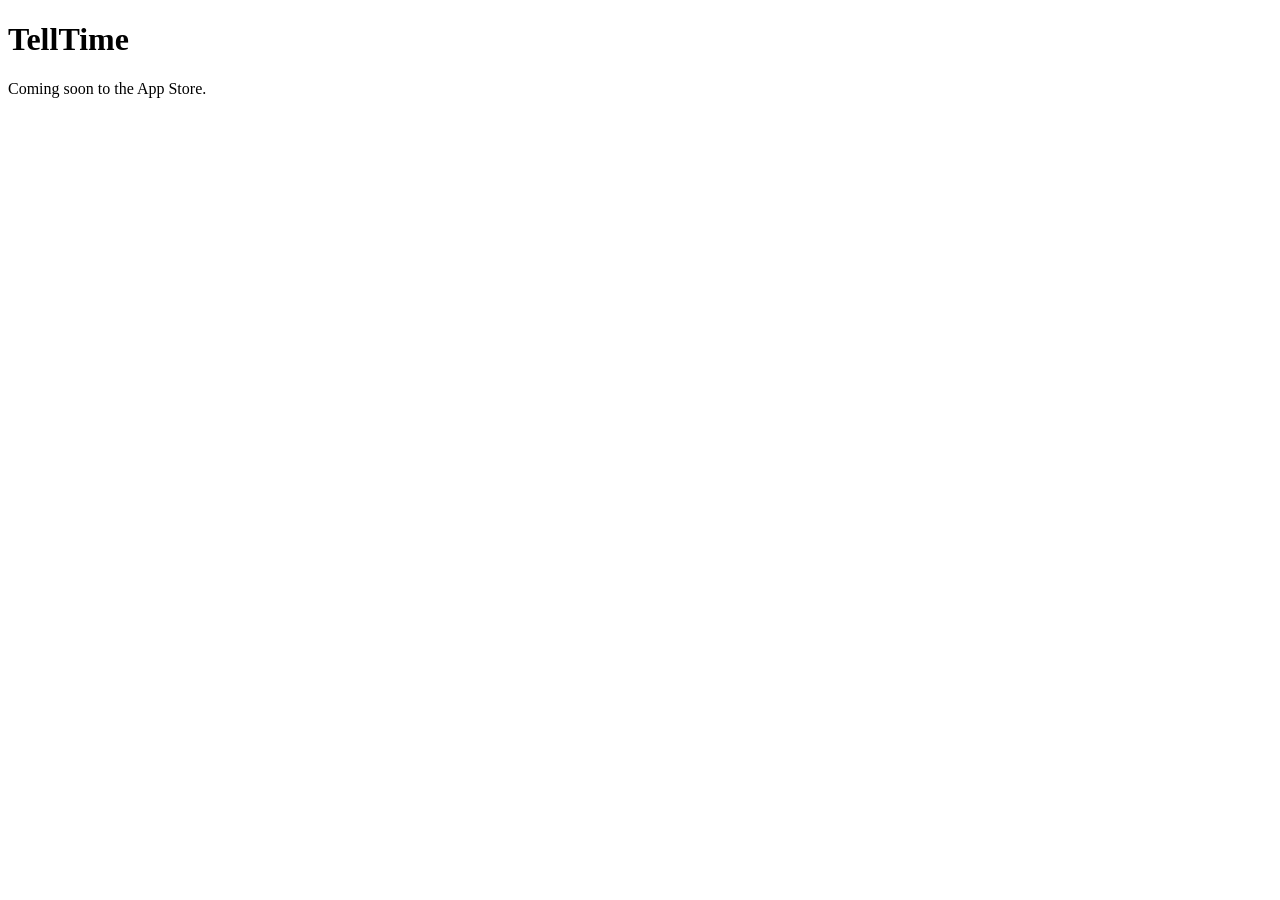
==== index.html @ 973454df "Create index.html" ====
<!DOCTYPE html>
<html lang="en">
<head>
    <meta charset="UTF-8">
    <meta name="viewport" content="width=device-width, initial-scale=1.0">
    <title>TellTime</title>
</head>

<body>

<h1>TellTime</h1>

<p>Coming soon to the App Store.</p>

</body>
</html>
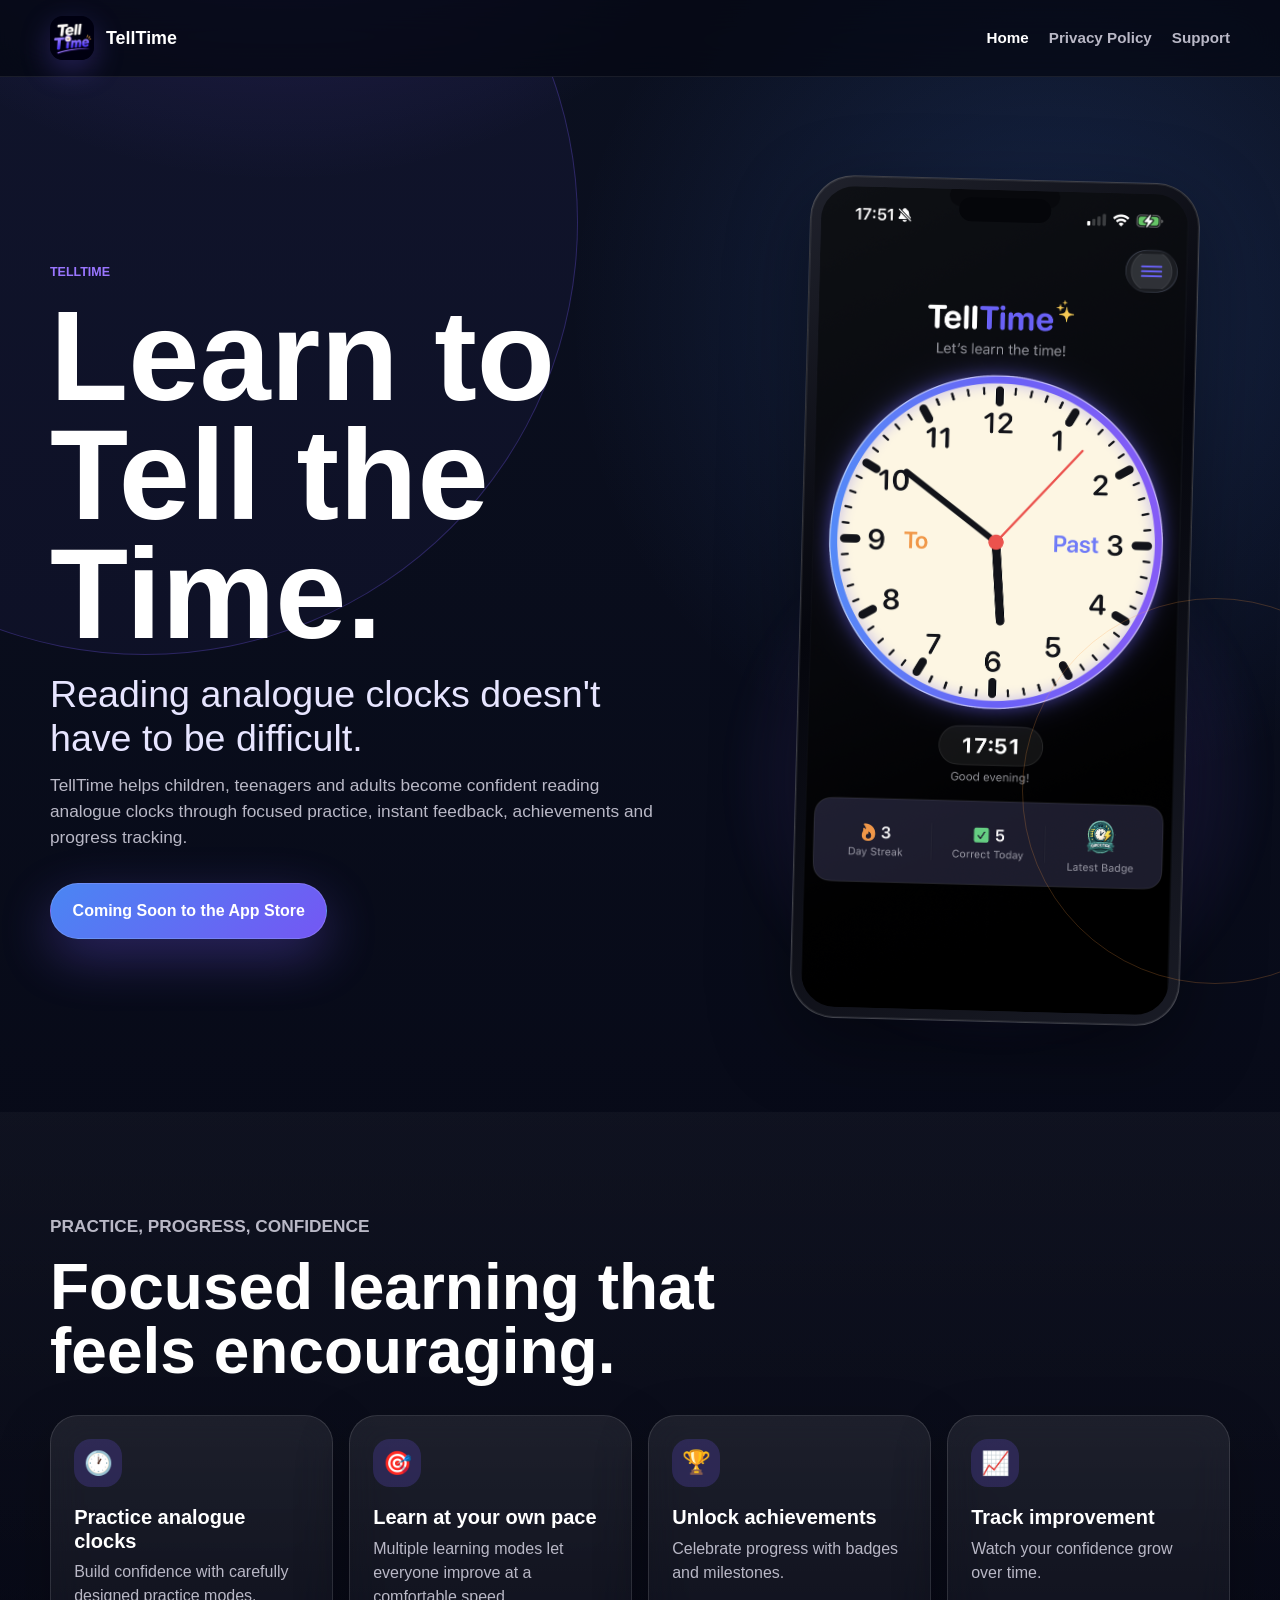
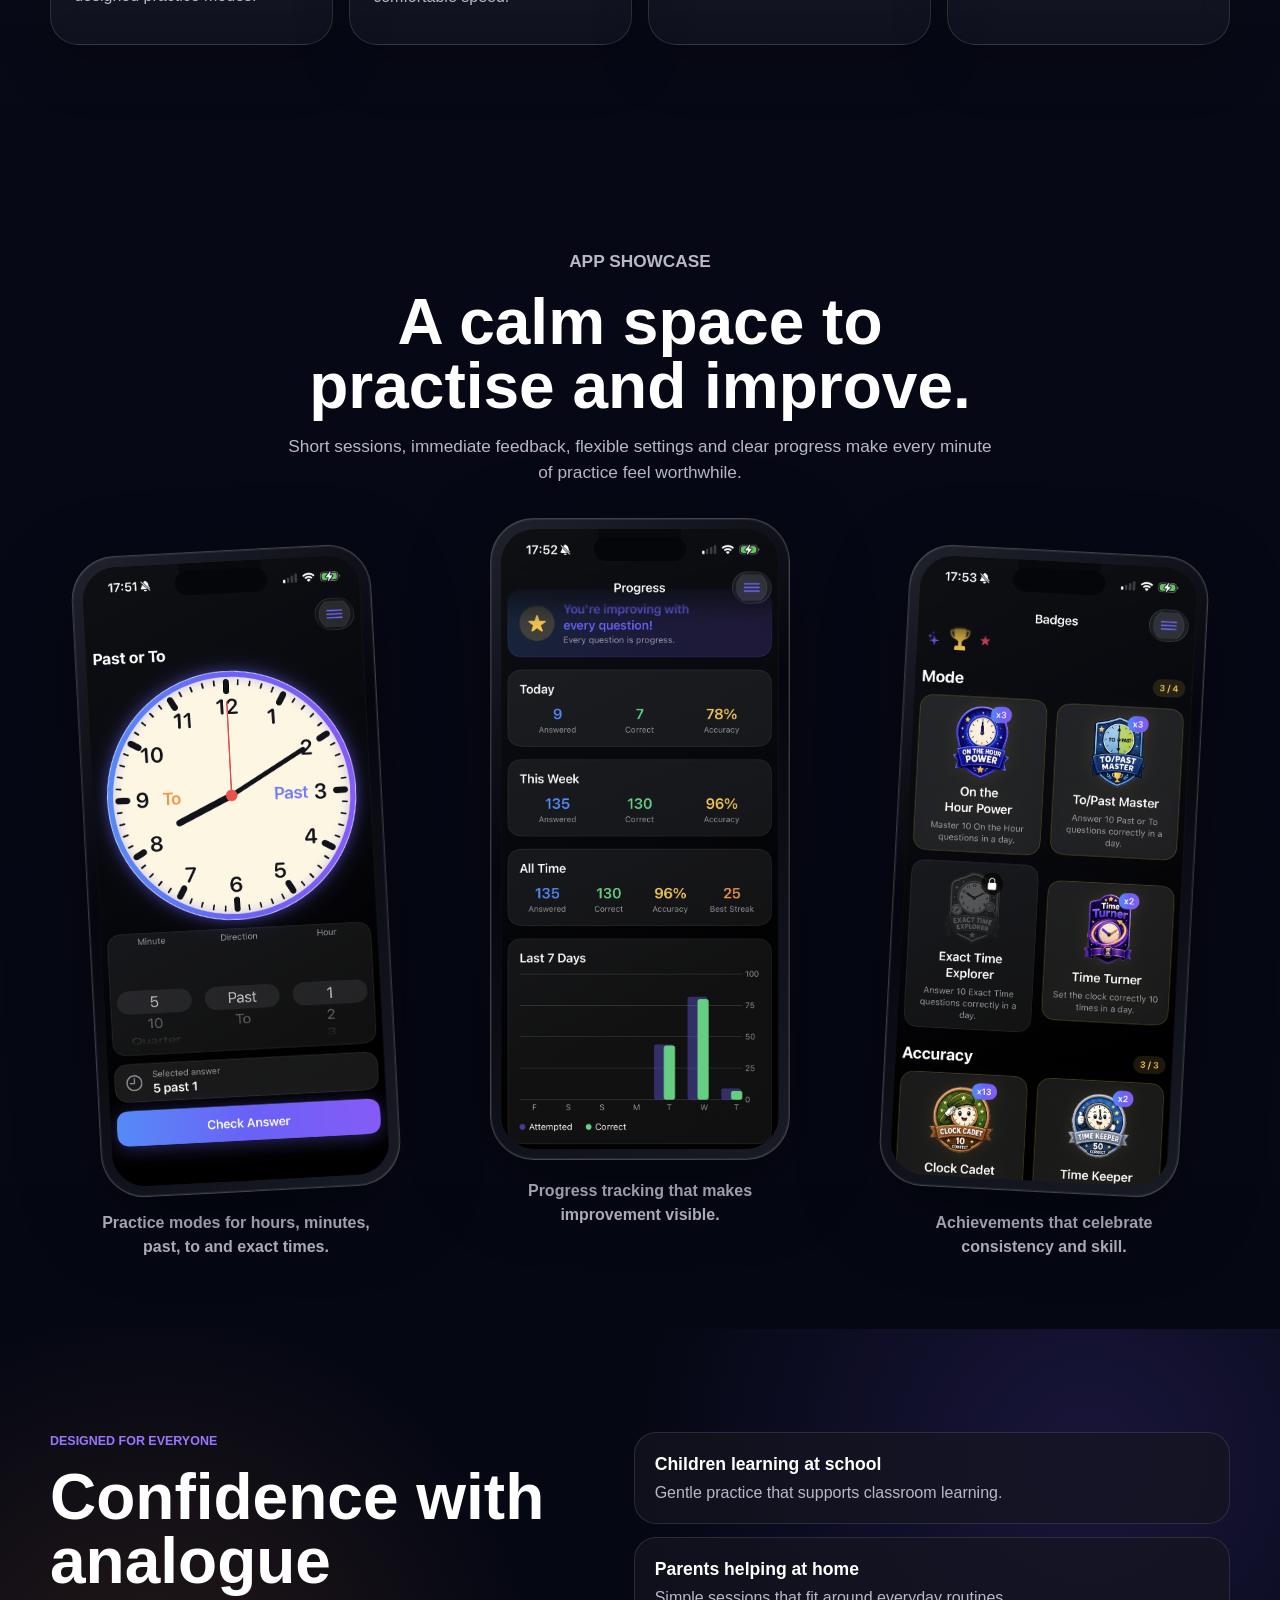
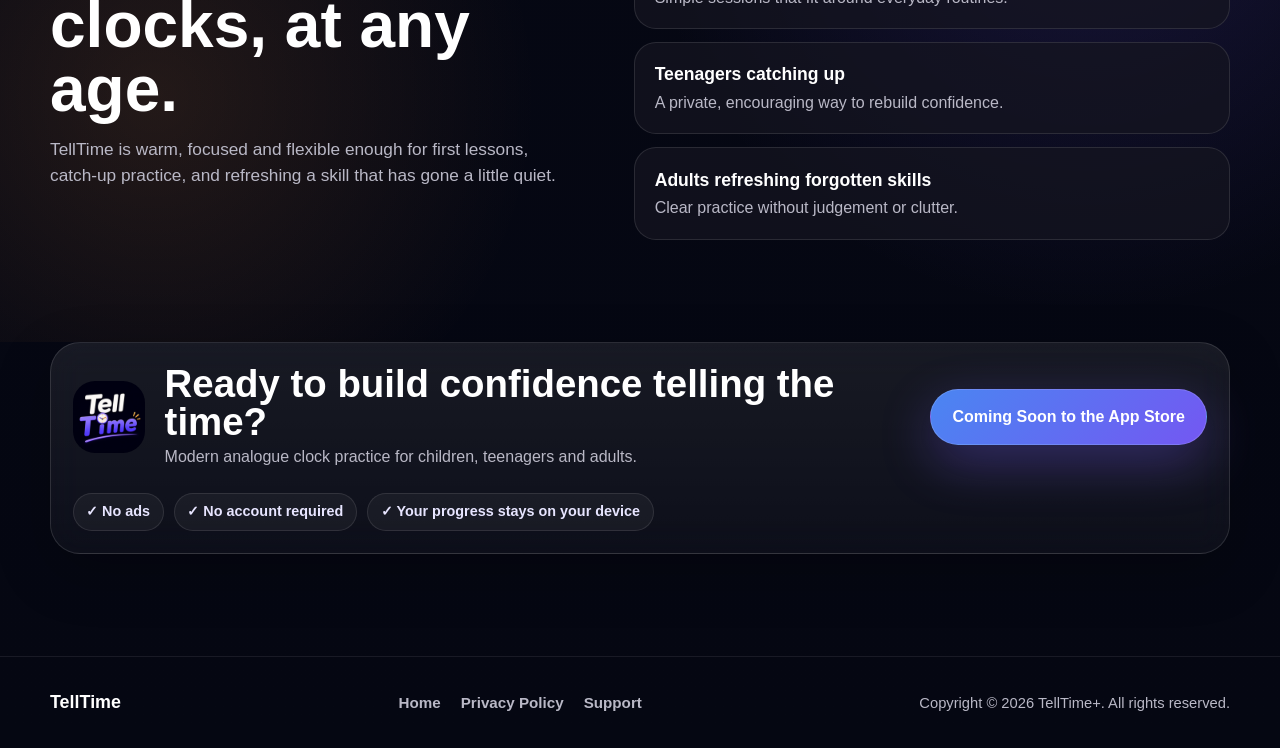
==== commit 9a3f50d2: "Create TellTime landing website" ====
--- a/index.html
+++ b/index.html
@@ -1,16 +1,180 @@
-<!DOCTYPE html>
+<!doctype html>
 <html lang="en">
-<head>
-    <meta charset="UTF-8">
-    <meta name="viewport" content="width=device-width, initial-scale=1.0">
-    <title>TellTime</title>
-</head>
+  <head>
+    <meta charset="utf-8">
+    <meta name="viewport" content="width=device-width, initial-scale=1">
+    <title>TellTime | Learn to Tell the Time</title>
+    <meta name="description" content="TellTime helps children, teenagers and adults become confident reading analogue clocks through focused practice, instant feedback, achievements and progress tracking.">
+    <meta property="og:title" content="TellTime | Learn to Tell the Time">
+    <meta property="og:description" content="A modern educational iPhone app for building confidence reading analogue clocks.">
+    <meta property="og:type" content="website">
+    <meta property="og:image" content="assets/icon-512.png">
+    <link rel="icon" type="image/png" sizes="32x32" href="assets/icon-32.png">
+    <link rel="apple-touch-icon" sizes="180x180" href="assets/icon-180.png">
+    <link rel="stylesheet" href="styles.css">
+  </head>
+  <body>
+    <a class="skip-link" href="#main">Skip to content</a>
 
-<body>
+    <header class="site-header">
+      <nav class="nav container" aria-label="Main navigation">
+        <a class="brand" href="index.html" aria-label="TellTime home">
+          <img src="assets/icon-180.png" alt="" width="44" height="44">
+          <span>TellTime</span>
+        </a>
+        <div class="nav-links">
+          <a href="index.html" aria-current="page">Home</a>
+          <a href="privacy.html">Privacy Policy</a>
+          <a href="support.html">Support</a>
+        </div>
+      </nav>
+    </header>
 
-<h1>TellTime</h1>
+    <main id="main">
+      <section class="hero">
+        <div class="hero-glow" aria-hidden="true"></div>
+        <div class="container hero-grid">
+          <div class="hero-copy">
+            <p class="eyebrow">TellTime</p>
+            <h1>Learn to Tell the Time.</h1>
+            <p class="hero-subtitle">Reading analogue clocks doesn't have to be difficult.</p>
+            <p class="hero-text">TellTime helps children, teenagers and adults become confident reading analogue clocks through focused practice, instant feedback, achievements and progress tracking.</p>
+            <button class="app-store-button" type="button" disabled aria-disabled="true">Coming Soon to the App Store</button>
+          </div>
 
-<p>Coming soon to the App Store.</p>
+          <div class="hero-showcase" aria-label="TellTime app preview">
+            <div class="phone-frame phone-frame-large">
+              <img src="assets/screen-learn.png" alt="TellTime clock learning screen showing an analogue clock and daily progress." width="745" height="1662">
+            </div>
+            <!-- <div class="floating-card floating-card-top">
+              <span class="metric blue">58</span>
+              <span>Correct today</span>
+            </div>
+            <div class="floating-card floating-card-bottom">
+              <span class="metric gold">3</span>
+              <span>Day streak</span>
+            </div> -->
+          </div>
+        </div>
+      </section>
 
-</body>
+      <section class="features section-pad" aria-labelledby="features-title">
+        <div class="container">
+          <div class="section-heading">
+            <p class="eyebrow">Practice, progress, confidence</p>
+            <h2 id="features-title">Focused learning that feels encouraging.</h2>
+          </div>
+          <div class="feature-grid">
+            <article class="feature-card">
+              <span class="feature-icon" aria-hidden="true">🕐</span>
+              <h3>Practice analogue clocks</h3>
+              <p>Build confidence with carefully designed practice modes.</p>
+            </article>
+            <article class="feature-card">
+              <span class="feature-icon" aria-hidden="true">🎯</span>
+              <h3>Learn at your own pace</h3>
+              <p>Multiple learning modes let everyone improve at a comfortable speed.</p>
+            </article>
+            <article class="feature-card">
+              <span class="feature-icon" aria-hidden="true">🏆</span>
+              <h3>Unlock achievements</h3>
+              <p>Celebrate progress with badges and milestones.</p>
+            </article>
+            <article class="feature-card">
+              <span class="feature-icon" aria-hidden="true">📈</span>
+              <h3>Track improvement</h3>
+              <p>Watch your confidence grow over time.</p>
+            </article>
+          </div>
+        </div>
+      </section>
+
+      <section class="showcase section-pad" aria-labelledby="showcase-title">
+        <div class="container">
+          <div class="section-heading centered">
+            <p class="eyebrow">App showcase</p>
+            <h2 id="showcase-title">A calm space to practise and improve.</h2>
+            <p>Short sessions, immediate feedback, flexible settings and clear progress make every minute of practice feel worthwhile.</p>
+          </div>
+
+          <div class="phone-gallery">
+            <figure class="phone-card tall">
+              <div class="phone-frame">
+                <img src="assets/screen-practice.png" alt="TellTime practice mode with answer controls and a check answer button." width="745" height="1662" loading="lazy">
+              </div>
+              <figcaption>Practice modes for hours, minutes, past, to and exact times.</figcaption>
+            </figure>
+            <figure class="phone-card">
+              <div class="phone-frame">
+                <img src="assets/screen-progress.png" alt="TellTime progress dashboard with daily, weekly and all-time statistics." width="745" height="1662" loading="lazy">
+              </div>
+              <figcaption>Progress tracking that makes improvement visible.</figcaption>
+            </figure>
+            <figure class="phone-card tall">
+              <div class="phone-frame">
+                <img src="assets/screen-achievements.png" alt="TellTime badges screen showing achievements for learning milestones." width="745" height="1662" loading="lazy">
+              </div>
+              <figcaption>Achievements that celebrate consistency and skill.</figcaption>
+            </figure>
+          </div>
+        </div>
+      </section>
+
+      <section class="everyone section-pad" aria-labelledby="everyone-title">
+        <div class="container everyone-grid">
+          <div>
+            <p class="eyebrow">Designed for everyone</p>
+            <h2 id="everyone-title">Confidence with analogue clocks, at any age.</h2>
+            <p class="section-text">TellTime is warm, focused and flexible enough for first lessons, catch-up practice, and refreshing a skill that has gone a little quiet.</p>
+          </div>
+          <div class="audience-list" aria-label="Who TellTime is suitable for">
+            <div>
+              <span>Children learning at school</span>
+              <p>Gentle practice that supports classroom learning.</p>
+            </div>
+            <div>
+              <span>Parents helping at home</span>
+              <p>Simple sessions that fit around everyday routines.</p>
+            </div>
+            <div>
+              <span>Teenagers catching up</span>
+              <p>A private, encouraging way to rebuild confidence.</p>
+            </div>
+            <div>
+              <span>Adults refreshing forgotten skills</span>
+              <p>Clear practice without judgement or clutter.</p>
+            </div>
+          </div>
+        </div>
+      </section>
+
+      <section class="final-callout section-pad" aria-labelledby="final-title">
+        <div class="container final-panel">
+          <img src="assets/icon-180.png" alt="" width="72" height="72" loading="lazy">
+          <div>
+            <h2 id="final-title">Ready to build confidence telling the time?</h2>
+            <p>Modern analogue clock practice for children, teenagers and adults.</p>
+          </div>
+          <button class="app-store-button compact" type="button" disabled aria-disabled="true">Coming Soon to the App Store</button>
+          <div class="trust-indicators" aria-label="TellTime trust indicators">
+            <span>✓ No ads</span>
+            <span>✓ No account required</span>
+            <span>✓ Your progress stays on your device</span>
+          </div>
+        </div>
+      </section>
+    </main>
+
+    <footer class="site-footer">
+      <div class="container footer-inner">
+        <a class="footer-brand" href="index.html">TellTime</a>
+        <nav aria-label="Footer navigation">
+          <a href="index.html">Home</a>
+          <a href="privacy.html">Privacy Policy</a>
+          <a href="support.html">Support</a>
+        </nav>
+        <p>Copyright &copy; 2026 TellTime+. All rights reserved.</p>
+      </div>
+    </footer>
+  </body>
 </html>
--- a/styles.css
+++ b/styles.css
@@ -0,0 +1,737 @@
+:root {
+  color-scheme: dark;
+  --ink: #ffffff;
+  --muted: #b9b8c6;
+  --soft: #e7e5ff;
+  --night: #050712;
+  --navy: #0b1020;
+  --panel: #151621;
+  --panel-2: #1f1d32;
+  --line: rgba(255, 255, 255, 0.12);
+  --violet: #7a5cff;
+  --violet-2: #9a76ff;
+  --blue: #4e8dff;
+  --green: #5ed989;
+  --gold: #ffd557;
+  --orange: #ff9b3f;
+  --pink: #ff3f82;
+  --shadow: 0 24px 80px rgba(0, 0, 0, 0.38);
+  --radius: 28px;
+  --content: 1180px;
+}
+
+* {
+  box-sizing: border-box;
+}
+
+html {
+  scroll-behavior: smooth;
+}
+
+body {
+  margin: 0;
+  min-width: 320px;
+  background:
+    radial-gradient(circle at 22% -10%, rgba(122, 92, 255, 0.34), transparent 36rem),
+    radial-gradient(circle at 82% 8%, rgba(78, 141, 255, 0.18), transparent 30rem),
+    linear-gradient(180deg, #0b1020 0%, #060815 42%, #050712 100%);
+  color: var(--ink);
+  font-family: -apple-system, BlinkMacSystemFont, "SF Pro Display", "SF Pro Text", "Segoe UI", sans-serif;
+  line-height: 1.5;
+  text-rendering: optimizeLegibility;
+}
+
+img {
+  display: block;
+  max-width: 100%;
+  height: auto;
+}
+
+a {
+  color: inherit;
+  text-decoration: none;
+}
+
+a:hover {
+  color: var(--soft);
+}
+
+a:focus-visible,
+button:focus-visible {
+  outline: 3px solid rgba(255, 213, 87, 0.9);
+  outline-offset: 4px;
+}
+
+.skip-link {
+  position: absolute;
+  left: 1rem;
+  top: 1rem;
+  z-index: 20;
+  transform: translateY(-150%);
+  border-radius: 999px;
+  background: var(--ink);
+  color: var(--night);
+  padding: 0.75rem 1rem;
+  font-weight: 700;
+}
+
+.skip-link:focus {
+  transform: translateY(0);
+}
+
+.container {
+  width: min(100% - 40px, var(--content));
+  margin-inline: auto;
+}
+
+.narrow {
+  width: min(100% - 40px, 820px);
+}
+
+.site-header {
+  position: sticky;
+  top: 0;
+  z-index: 10;
+  border-bottom: 1px solid rgba(255, 255, 255, 0.08);
+  background: rgba(5, 7, 18, 0.72);
+  backdrop-filter: blur(22px);
+}
+
+.nav {
+  min-height: 76px;
+  display: flex;
+  align-items: center;
+  justify-content: space-between;
+  gap: 1.5rem;
+}
+
+.brand,
+.footer-brand {
+  display: inline-flex;
+  align-items: center;
+  gap: 0.75rem;
+  font-size: 1.12rem;
+  font-weight: 800;
+  letter-spacing: 0;
+}
+
+.brand img {
+  border-radius: 13px;
+  box-shadow: 0 10px 30px rgba(122, 92, 255, 0.28);
+}
+
+.nav-links,
+.site-footer nav {
+  display: flex;
+  align-items: center;
+  gap: 1.25rem;
+  color: var(--muted);
+  font-size: 0.95rem;
+  font-weight: 600;
+}
+
+.nav-links a[aria-current="page"] {
+  color: var(--ink);
+}
+
+.hero {
+  position: relative;
+  overflow: hidden;
+  padding: clamp(5rem, 8vw, 8.5rem) 0 clamp(4rem, 7vw, 7rem);
+}
+
+.hero::before,
+.hero::after {
+  content: "";
+  position: absolute;
+  border: 1px solid rgba(122, 92, 255, 0.28);
+  border-radius: 50%;
+  pointer-events: none;
+}
+
+.hero::before {
+  width: 54rem;
+  height: 54rem;
+  left: -18rem;
+  top: -18rem;
+  background: rgba(122, 92, 255, 0.05);
+}
+
+.hero::after {
+  width: 24rem;
+  height: 24rem;
+  right: -8rem;
+  bottom: 8rem;
+  border-color: rgba(255, 155, 63, 0.22);
+}
+
+.hero-glow {
+  position: absolute;
+  inset: auto 0 5% auto;
+  width: min(44vw, 38rem);
+  height: min(44vw, 38rem);
+  background: radial-gradient(circle, rgba(122, 92, 255, 0.33), transparent 68%);
+  filter: blur(10px);
+}
+
+.hero-grid {
+  position: relative;
+  display: grid;
+  grid-template-columns: minmax(0, 1fr) minmax(340px, 470px);
+  align-items: center;
+  gap: clamp(3rem, 7vw, 6rem);
+}
+
+.hero-copy {
+  max-width: 720px;
+}
+
+.eyebrow {
+  margin: 0 0 0.9rem;
+  color: var(--violet-2);
+  font-size: 0.78rem;
+  font-weight: 800;
+  letter-spacing: 0;
+  text-transform: uppercase;
+}
+
+h1,
+h2,
+h3,
+p {
+  margin-top: 0;
+}
+
+h1 {
+  max-width: 12ch;
+  margin-bottom: 1.25rem;
+  font-size: clamp(4rem, 10vw, 8.8rem);
+  line-height: 0.93;
+  letter-spacing: 0;
+}
+
+.hero-subtitle {
+  margin-bottom: 0.8rem;
+  color: var(--soft);
+  font-size: clamp(1.45rem, 3vw, 2.35rem);
+  line-height: 1.16;
+  letter-spacing: 0;
+}
+
+.hero-text,
+.section-text,
+.section-heading p,
+.page-hero p,
+.content-panel p {
+  color: var(--muted);
+  font-size: 1.08rem;
+}
+
+.hero-text {
+  max-width: 670px;
+  margin-bottom: 2rem;
+}
+
+.app-store-button {
+  display: inline-flex;
+  min-height: 56px;
+  align-items: center;
+  justify-content: center;
+  border: 1px solid rgba(255, 255, 255, 0.14);
+  border-radius: 999px;
+  padding: 0 1.35rem;
+  background: linear-gradient(135deg, rgba(78, 141, 255, 0.95), rgba(122, 92, 255, 0.95));
+  color: var(--ink);
+  box-shadow: 0 18px 52px rgba(122, 92, 255, 0.32);
+  cursor: not-allowed;
+  font: inherit;
+  font-weight: 800;
+}
+
+.app-store-button.compact {
+  min-width: 240px;
+}
+
+.hero-showcase {
+  position: relative;
+  display: grid;
+  justify-items: center;
+}
+
+.phone-frame {
+  position: relative;
+  width: min(100%, 330px);
+  border: 1px solid rgba(255, 255, 255, 0.18);
+  border-radius: 44px;
+  padding: 10px;
+  background: linear-gradient(145deg, #20222c, #05060d 42%, #191b25);
+  box-shadow: var(--shadow), inset 0 0 0 1px rgba(255, 255, 255, 0.08);
+}
+
+.phone-frame::before {
+  content: "";
+  position: absolute;
+  left: 50%;
+  top: 18px;
+  z-index: 2;
+  width: 92px;
+  height: 24px;
+  transform: translateX(-50%);
+  border-radius: 999px;
+  background: #05060a;
+}
+
+.phone-frame img {
+  width: 100%;
+  border-radius: 34px;
+}
+
+.phone-frame-large {
+  width: min(100%, 390px);
+  transform: rotate(1.5deg);
+}
+
+.floating-card {
+  position: absolute;
+  display: grid;
+  gap: 0.05rem;
+  min-width: 132px;
+  border: 1px solid rgba(255, 255, 255, 0.14);
+  border-radius: 20px;
+  padding: 1rem 1.1rem;
+  background: rgba(31, 29, 50, 0.82);
+  box-shadow: 0 18px 48px rgba(0, 0, 0, 0.32);
+  backdrop-filter: blur(18px);
+  color: var(--muted);
+  font-size: 0.86rem;
+}
+
+.floating-card-top {
+  right: -0.5rem;
+  top: 14%;
+}
+
+.floating-card-bottom {
+  left: -1.2rem;
+  bottom: 18%;
+}
+
+.metric {
+  font-size: 2rem;
+  line-height: 1;
+  font-weight: 900;
+}
+
+.metric.blue {
+  color: var(--blue);
+}
+
+.metric.gold {
+  color: var(--orange);
+}
+
+.section-pad {
+  padding: clamp(4rem, 8vw, 7rem) 0;
+}
+
+.section-heading {
+  max-width: 720px;
+  margin-bottom: 2rem;
+}
+
+.section-heading.centered {
+  margin-inline: auto;
+  text-align: center;
+}
+
+h2 {
+  margin-bottom: 1rem;
+  font-size: clamp(2.35rem, 5vw, 4.5rem);
+  line-height: 1;
+  letter-spacing: 0;
+}
+
+h3 {
+  margin-bottom: 0.45rem;
+  font-size: 1.25rem;
+  line-height: 1.18;
+}
+
+.features {
+  background: linear-gradient(180deg, rgba(255, 255, 255, 0.03), rgba(255, 255, 255, 0));
+}
+
+.feature-grid {
+  display: grid;
+  grid-template-columns: repeat(4, minmax(0, 1fr));
+  gap: 1rem;
+}
+
+.feature-card,
+.content-panel,
+.final-panel {
+  border: 1px solid var(--line);
+  background: linear-gradient(180deg, rgba(255, 255, 255, 0.08), rgba(255, 255, 255, 0.035));
+  box-shadow: 0 18px 56px rgba(0, 0, 0, 0.24);
+  backdrop-filter: blur(18px);
+}
+
+.feature-card {
+  min-height: 230px;
+  border-radius: var(--radius);
+  padding: 1.45rem;
+}
+
+.feature-icon {
+  display: inline-grid;
+  width: 48px;
+  height: 48px;
+  margin-bottom: 1.2rem;
+  place-items: center;
+  border-radius: 17px;
+  background: rgba(122, 92, 255, 0.2);
+  font-size: 1.45rem;
+}
+
+.feature-card p,
+.phone-card figcaption,
+.audience-list p,
+.final-panel p {
+  margin-bottom: 0;
+  color: var(--muted);
+}
+
+.showcase {
+  overflow: hidden;
+}
+
+.phone-gallery {
+  display: grid;
+  grid-template-columns: repeat(3, minmax(0, 1fr));
+  gap: clamp(1rem, 3vw, 2rem);
+  align-items: center;
+}
+
+.phone-card {
+  margin: 0;
+  display: grid;
+  justify-items: center;
+  gap: 1.2rem;
+  text-align: center;
+}
+
+.phone-card .phone-frame {
+  width: min(100%, 300px);
+}
+
+.phone-card.tall {
+  transform: translateY(2rem);
+}
+
+.phone-card:first-child .phone-frame {
+  transform: rotate(-3deg);
+}
+
+.phone-card:last-child .phone-frame {
+  transform: rotate(3deg);
+}
+
+.phone-card figcaption {
+  max-width: 300px;
+  font-weight: 700;
+}
+
+.everyone {
+  position: relative;
+  background:
+    radial-gradient(circle at 12% 60%, rgba(255, 155, 63, 0.12), transparent 24rem),
+    radial-gradient(circle at 85% 22%, rgba(122, 92, 255, 0.17), transparent 28rem);
+}
+
+.everyone-grid {
+  display: grid;
+  grid-template-columns: minmax(0, 0.85fr) minmax(320px, 1fr);
+  gap: clamp(2rem, 6vw, 5rem);
+  align-items: start;
+}
+
+.audience-list {
+  display: grid;
+  gap: 0.8rem;
+}
+
+.audience-list div {
+  border: 1px solid rgba(255, 255, 255, 0.11);
+  border-radius: 22px;
+  padding: 1.15rem 1.25rem;
+  background: rgba(21, 22, 33, 0.72);
+}
+
+.audience-list span {
+  display: block;
+  margin-bottom: 0.2rem;
+  color: var(--ink);
+  font-size: 1.1rem;
+  font-weight: 800;
+}
+
+.final-callout {
+  padding-top: 0;
+}
+
+.final-panel {
+  display: grid;
+  grid-template-columns: auto minmax(0, 1fr) auto;
+  gap: 1.25rem;
+  align-items: center;
+  border-radius: 30px;
+  padding: 1.35rem;
+}
+
+.final-panel img {
+  border-radius: 22px;
+}
+
+.final-panel h2 {
+  margin-bottom: 0.25rem;
+  font-size: clamp(1.7rem, 3vw, 2.55rem);
+}
+
+.trust-indicators {
+  grid-column: 1 / -1;
+  display: flex;
+  flex-wrap: wrap;
+  gap: 0.65rem;
+  padding-top: 0.2rem;
+}
+
+.trust-indicators span {
+  border: 1px solid rgba(255, 255, 255, 0.1);
+  border-radius: 999px;
+  padding: 0.48rem 0.78rem;
+  background: rgba(255, 255, 255, 0.045);
+  color: var(--soft);
+  font-size: 0.9rem;
+  font-weight: 750;
+}
+
+.site-footer {
+  border-top: 1px solid rgba(255, 255, 255, 0.08);
+  padding: 2rem 0;
+  color: var(--muted);
+}
+
+.footer-inner {
+  display: flex;
+  align-items: center;
+  justify-content: space-between;
+  gap: 1.25rem;
+}
+
+.footer-inner p {
+  margin: 0;
+  font-size: 0.92rem;
+}
+
+.footer-brand {
+  color: var(--ink);
+}
+
+.page-main {
+  min-height: 68vh;
+}
+
+.page-hero {
+  padding: clamp(5rem, 10vw, 8rem) 0 2rem;
+}
+
+.page-hero h1 {
+  max-width: none;
+  margin-bottom: 1rem;
+  font-size: clamp(3rem, 8vw, 6.5rem);
+}
+
+.effective-date {
+  color: var(--soft);
+  font-weight: 800;
+}
+
+.policy-content {
+  padding: 1.5rem 0 clamp(4rem, 7vw, 6rem);
+}
+
+.content-panel {
+  border-radius: 30px;
+  padding: clamp(1.4rem, 4vw, 2.5rem);
+}
+
+.content-panel h2 {
+  margin: 2rem 0 0.45rem;
+  font-size: clamp(1.45rem, 3vw, 2rem);
+}
+
+.content-panel h2:first-child {
+  margin-top: 0;
+}
+
+.content-panel a {
+  color: var(--soft);
+  font-weight: 800;
+  text-decoration: underline;
+  text-decoration-thickness: 0.08em;
+  text-underline-offset: 0.2em;
+}
+
+.support-panel {
+  display: grid;
+  justify-items: start;
+  gap: 0.9rem;
+}
+
+.support-panel img {
+  border-radius: 22px;
+  box-shadow: 0 18px 48px rgba(122, 92, 255, 0.28);
+}
+
+.support-panel h2 {
+  max-width: 14ch;
+  margin: 0.4rem 0 0;
+  font-size: clamp(2rem, 5vw, 3.8rem);
+  line-height: 1;
+}
+
+.support-email {
+  font-size: 1.2rem;
+}
+
+@media (max-width: 980px) {
+  .hero-grid,
+  .everyone-grid {
+    grid-template-columns: 1fr;
+  }
+
+  .hero-copy {
+    text-align: center;
+    margin-inline: auto;
+  }
+
+  h1 {
+    max-width: none;
+    margin-inline: auto;
+  }
+
+  .hero-text {
+    margin-inline: auto;
+  }
+
+  .feature-grid {
+    grid-template-columns: repeat(2, minmax(0, 1fr));
+  }
+
+  .phone-gallery {
+    grid-template-columns: 1fr;
+  }
+
+  .phone-card.tall {
+    transform: none;
+  }
+
+  .final-panel {
+    grid-template-columns: 1fr;
+    justify-items: start;
+  }
+
+  .footer-inner {
+    align-items: flex-start;
+    flex-direction: column;
+  }
+}
+
+@media (max-width: 680px) {
+  .container,
+  .narrow {
+    width: min(100% - 28px, var(--content));
+  }
+
+  .nav {
+    min-height: auto;
+    padding: 0.85rem 0;
+    align-items: flex-start;
+    flex-direction: column;
+  }
+
+  .nav-links,
+  .site-footer nav {
+    width: 100%;
+    gap: 0.45rem;
+    flex-wrap: wrap;
+    font-size: 0.9rem;
+  }
+
+  .nav-links a,
+  .site-footer nav a {
+    border: 1px solid rgba(255, 255, 255, 0.1);
+    border-radius: 999px;
+    padding: 0.48rem 0.72rem;
+    background: rgba(255, 255, 255, 0.04);
+  }
+
+  .hero {
+    padding-top: 3.5rem;
+  }
+
+  h1 {
+    font-size: clamp(3.3rem, 18vw, 5.6rem);
+  }
+
+  h2 {
+    font-size: clamp(2.2rem, 12vw, 3.6rem);
+  }
+
+  .hero-showcase {
+    width: min(100%, 360px);
+    margin-inline: auto;
+  }
+
+  .floating-card {
+    position: static;
+    width: 100%;
+    margin-top: 0.75rem;
+    text-align: left;
+  }
+
+  .phone-frame-large {
+    transform: none;
+  }
+
+  .feature-grid {
+    grid-template-columns: 1fr;
+  }
+
+  .feature-card {
+    min-height: 0;
+  }
+
+  .phone-card .phone-frame {
+    width: min(100%, 280px);
+  }
+
+  .phone-card:first-child .phone-frame,
+  .phone-card:last-child .phone-frame {
+    transform: none;
+  }
+
+  .app-store-button,
+  .app-store-button.compact {
+    width: 100%;
+    min-width: 0;
+  }
+}
+
+@media (prefers-reduced-motion: reduce) {
+  *,
+  *::before,
+  *::after {
+    scroll-behavior: auto !important;
+  }
+}
